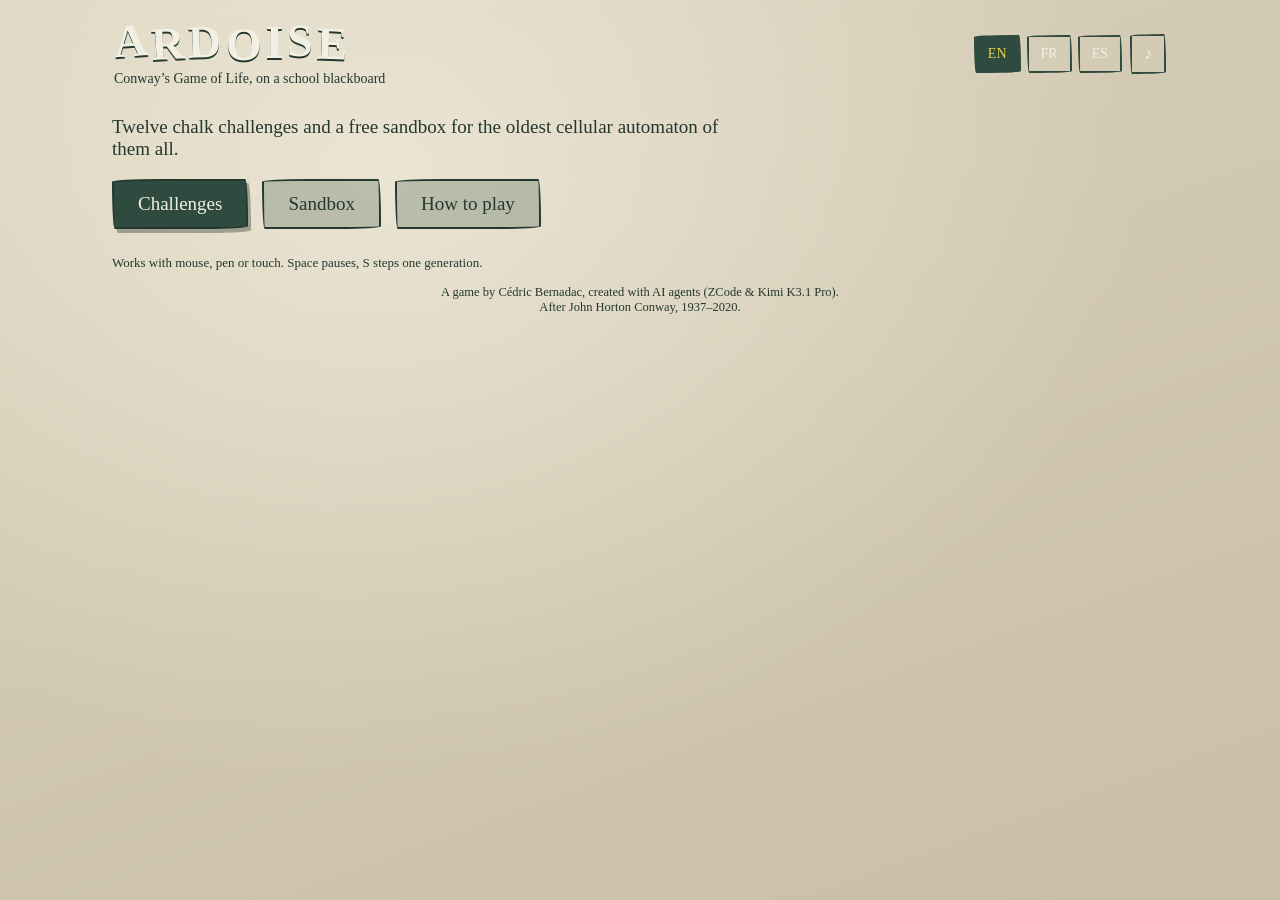
==== index.src.html @ 326eeac8 "Ardoise: moteur Life, interface craie trilingue, manifeste LOB7" ====
<!DOCTYPE html>
<html lang="en">
<head>
  <meta charset="utf-8">
  <meta name="viewport" content="width=device-width, initial-scale=1, viewport-fit=cover">
  <title>Ardoise</title>
  <meta name="description" content="Ardoise — Conway's Game of Life on a school blackboard: twelve chalk challenges and a free pattern sandbox, in English, French and Spanish.">
  <link rel="stylesheet" href="assets/style.css">
</head>
<body>
  <div id="app">
    <header id="top">
      <div class="brand">
        <h1 id="title">ARDOISE</h1>
        <p id="tagline"></p>
      </div>
      <div class="topctl">
        <div id="langs" class="langs" role="group" aria-label="Language"></div>
        <button id="btn-sound" class="ghost" aria-label="Sound"></button>
      </div>
    </header>

    <main>
      <!-- Accueil -->
      <section id="home" class="screen">
        <p class="subtitle" data-i18n="subtitle"></p>
        <div class="homebtns">
          <button id="btn-play" class="primary big"></button>
          <button id="btn-sandbox" class="big"></button>
          <button id="btn-howto" class="big"></button>
        </div>
        <div id="levelgrid" class="levelgrid"></div>
        <p class="keys" data-i18n="touchHint"></p>
      </section>

      <!-- Jeu (défi ou atelier) -->
      <section id="game" class="screen hidden">
        <div class="hud">
          <button id="btn-menu" class="small"></button>
          <div class="hud-mid">
            <span id="chip-level" class="chip"></span>
            <span id="chip-type" class="chip"></span>
            <span id="chip-gen" class="chip"></span>
            <span id="chip-bell" class="chip bell"></span>
            <span id="chip-pop" class="chip"></span>
            <span id="chip-budget" class="chip"></span>
            <span id="chip-status" class="chip"></span>
          </div>
          <span style="flex:1"></span>
          <canvas id="spark" class="sparkline" width="140" height="34" aria-hidden="true"></canvas>
        </div>

        <div id="board-frame">
          <div id="board-wrap">
            <canvas id="board" aria-label="Ardoise"></canvas>
          </div>
        </div>

        <div class="goalbar">
          <span class="chip tp" id="goal-label"></span>
          <span id="goal-text"></span>
        </div>
        <div class="goalbar" id="goal-stars" style="font-size:13px"></div>

        <div id="tray-challenge" class="tray">
          <button id="btn-draw" class="btn-chalk small"></button>
          <button id="btn-erase" class="btn-sponge small"></button>
          <span class="sep"></span>
          <button id="btn-run" class="small"></button>
          <button id="btn-step" class="small"></button>
          <button id="btn-restart" class="small"></button>
          <span class="spacer"></span>
          <button id="btn-hint" class="small"></button>
        </div>

        <div id="tray-sandbox" class="tray hidden">
          <button id="sb-draw" class="btn-chalk small"></button>
          <button id="sb-erase" class="btn-sponge small"></button>
          <span class="sep"></span>
          <button id="sb-run" class="small"></button>
          <button id="sb-step" class="small"></button>
          <span class="sep"></span>
          <label for="sb-speed"></label>
          <input id="sb-speed" type="range" min="1" max="60" value="12" step="1" style="width:110px">
          <span id="sb-speed-val" class="chip" style="font-size:12px"></span>
          <button id="sb-wrap" class="small"></button>
          <button id="sb-random" class="small"></button>
          <button id="sb-clear" class="small"></button>
        </div>
        <div id="patternbar" class="patterns hidden"></div>
        <p class="keys" id="sb-hint" style="display:none"></p>
      </section>
    </main>

    <footer>
      <span data-i18n="credit"></span><br>
      <span data-i18n="homage"></span>
    </footer>
  </div>

  <div id="toast" role="status"></div>

  <div id="overlay" class="hidden" role="dialog" aria-modal="true">
    <div id="overlay-card"></div>
  </div>

  <script src="assets/engine.js"></script>
  <script src="assets/levels.js"></script>
  <script src="assets/i18n.js"></script>
  <script src="assets/audio.js"></script>
  <script src="assets/ui.js"></script>
</body>
</html>
---- assets/style.css ----
/* ARDOISE — tableau d'école : ardoise verte, craie blanche/jaune, bois.
   Palette centralisée (audit artDirection). */
:root {
  --ardoise: #2f4a3f;        /* fond tableau */
  --ardoise-clair: #3a5a4c;  /* reliefs */
  --ardoise-fonce: #24382f;  /* creux */
  --craie: #f2f0e4;          /* craie blanche */
  --craie-jaune: #e8d44d;    /* craie jaune (accent unique) */
  --craie-doux: rgba(242, 240, 228, 0.72);
  --traie: rgba(242, 240, 228, 0.16);
  --mur: #d9d0ba;            /* mur de classe */
  --mur-fonce: #c9bfa6;
  --bois: #8a6b4a;           /* cadre + bac à craie */
  --bois-fonce: #6d5338;
  --ombre: rgba(30, 40, 34, 0.35);
  --main: "Segoe Print", "Bradley Hand", "Comic Sans MS", cursive;
  --mono: ui-monospace, "Cascadia Mono", Consolas, monospace;
}

* { box-sizing: border-box; }
html, body { margin: 0; padding: 0; }
body {
  font-family: var(--main);
  color: var(--craie);
  background:
    radial-gradient(ellipse at 30% 20%, rgba(255, 252, 240, 0.5), rgba(255, 252, 240, 0) 60%),
    linear-gradient(160deg, var(--mur) 0%, var(--mur-fonce) 100%);
  min-height: 100vh;
  -webkit-user-select: none; user-select: none;
  touch-action: manipulation;
}

#app { max-width: 1080px; margin: 0 auto; padding: 10px 12px 18px; }

/* ---------- entête ---------- */
header#top {
  display: flex; align-items: baseline; justify-content: space-between;
  gap: 10px; flex-wrap: wrap; padding: 6px 2px 10px;
}
.brand h1 {
  margin: 0; font-size: clamp(30px, 6vw, 46px); letter-spacing: 4px;
  color: var(--craie);
  text-shadow: 0 2px 0 var(--ardoise-fonce), 0 0 14px rgba(242, 240, 228, 0.25);
}
.brand h1 .lt { display: inline-block; }
.brand p { margin: 2px 0 0; color: var(--ardoise-fonce); font-size: 14px; }
.topctl { display: flex; gap: 8px; align-items: center; }

/* ---------- boutons craie ---------- */
button {
  font-family: var(--main); font-size: 16px; color: var(--craie);
  background: rgba(47, 74, 63, 0.25);
  border: 2.5px solid var(--ardoise);
  border-radius: 255px 15px 225px 15px / 15px 225px 15px 255px;
  padding: 8px 16px; cursor: pointer; min-height: 44px;
  transition: transform 0.08s ease, background 0.15s ease, color 0.15s ease;
}
button:hover { background: rgba(47, 74, 63, 0.45); }
button:active { transform: translateY(2px) scale(0.98); }
button.primary {
  background: var(--ardoise); color: var(--craie);
  box-shadow: 3px 4px 0 var(--ombre);
  font-size: 19px; padding: 12px 26px;
}
button.big { font-size: 19px; padding: 12px 24px; }
button.ghost { border-color: var(--ardoise); background: transparent; min-height: 40px; padding: 6px 12px; }
button.small { font-size: 14px; min-height: 38px; padding: 6px 12px; }
button:disabled { opacity: 0.4; cursor: default; }
button.on { background: var(--ardoise); color: var(--craie-jaune); }
button:focus-visible { outline: 3px dashed var(--ardoise); outline-offset: 2px; }

/* langues */
.langs { display: flex; gap: 6px; }

/* ---------- écrans ---------- */
.screen.hidden, .hidden { display: none !important; }
.subtitle { color: var(--ardoise-fonce); font-size: clamp(15px, 2.6vw, 19px); max-width: 640px; }
#home .homebtns { display: flex; gap: 14px; flex-wrap: wrap; margin: 18px 0 8px; }
#home .homebtns button { color: var(--ardoise-fonce); border-color: var(--ardoise-fonce); }
#home .homebtns button.primary { color: var(--craie); }
.keys { color: var(--ardoise-fonce); font-size: 13px; margin: 10px 0 0; }

/* grille de niveaux */
.levelgrid { display: grid; grid-template-columns: repeat(auto-fill, minmax(150px, 1fr)); gap: 12px; margin-top: 16px; }
.lvl {
  border: 2.5px solid var(--ardoise); border-radius: 18px 6px 16px 8px / 8px 16px 6px 18px;
  background: rgba(47, 74, 63, 0.92); color: var(--craie);
  padding: 10px 12px; cursor: pointer; text-align: left; min-height: 86px;
  display: flex; flex-direction: column; gap: 4px; justify-content: space-between;
  font-size: 15px;
}
.lvl:hover { background: var(--ardoise); }
.lvl .nm { font-size: 16px; }
.lvl .tp { color: var(--craie-doux); font-size: 12.5px; font-family: var(--mono); }
.lvl .st { color: var(--craie-jaune); letter-spacing: 2px; font-size: 15px; }
.lvl.locked { opacity: 0.45; cursor: default; }
.lvl.locked:hover { background: rgba(47, 74, 63, 0.92); }
.lvl .lk { font-size: 12.5px; color: var(--craie-doux); }

/* ---------- plateau ---------- */
#board-frame {
  background: linear-gradient(180deg, var(--bois) 0%, var(--bois-fonce) 100%);
  border-radius: 14px; padding: 12px;
  box-shadow: 0 14px 34px var(--ombre), inset 0 2px 3px rgba(255, 255, 255, 0.25);
  margin: 8px 0 4px;
}
#board-wrap { position: relative; border-radius: 6px; overflow: hidden; }
#board { display: block; width: 100%; height: auto; touch-action: none; cursor: crosshair; }
#zone-flash { position: absolute; inset: 0; pointer-events: none; }

/* HUD */
.hud { display: flex; gap: 8px; flex-wrap: wrap; align-items: center; justify-content: space-between; margin-top: 10px; }
.hud-mid { display: flex; gap: 10px; flex-wrap: wrap; align-items: center; }
.chip {
  font-family: var(--mono); font-size: 13.5px; color: var(--ardoise-fonce);
  border: 2px solid var(--ardoise-fonce); border-radius: 12px 4px 10px 5px / 5px 10px 4px 12px;
  padding: 4px 10px; background: rgba(255, 252, 240, 0.35);
}
.chip b { color: var(--ardoise-fonce); }
.chip.bell { color: #7a5a10; border-color: #a8871e; background: rgba(232, 212, 77, 0.35); }
.goalbar { margin: 8px 0 0; font-size: 15.5px; color: var(--ardoise-fonce); display: flex; gap: 10px; flex-wrap: wrap; align-items: baseline; }
.goalbar .tp { font-size: 13px; padding: 3px 10px; }
.sparkline { image-rendering: pixelated; vertical-align: middle; }

/* bac à craie (contrôles) */
.tray {
  display: flex; gap: 8px; flex-wrap: wrap; align-items: center;
  background: linear-gradient(180deg, #9a7a55 0%, var(--bois) 100%);
  border-radius: 10px; padding: 9px 12px; margin-top: 10px;
  box-shadow: inset 0 3px 6px rgba(0, 0, 0, 0.28), 0 4px 10px var(--ombre);
}
.tray button { border-color: var(--bois-fonce); color: #2e2318; background: rgba(242, 240, 228, 0.85); }
.tray button:hover { background: var(--craie); }
.tray button.on { background: #2e2318; color: var(--craie); }
.tray .sep { width: 2px; align-self: stretch; background: rgba(46, 35, 24, 0.35); border-radius: 2px; }
.tray .spacer { flex: 1; }
.tray label { font-family: var(--mono); font-size: 12.5px; color: #efe9d8; }

/* boutons Craie / Éponge en forme */
.btn-chalk { position: relative; padding-left: 40px !important; }
.btn-chalk::before {
  content: ""; position: absolute; left: 10px; top: 50%; transform: translateY(-50%) rotate(-4deg);
  width: 20px; height: 9px; border-radius: 3px; background: linear-gradient(180deg, #fdfcf6, #d8d4c4);
  box-shadow: 0 1px 0 rgba(0, 0, 0, 0.25);
}
.btn-sponge { position: relative; padding-left: 40px !important; }
.btn-sponge::before {
  content: ""; position: absolute; left: 10px; top: 50%; transform: translateY(-50%) rotate(3deg);
  width: 20px; height: 12px; border-radius: 4px;
  background:
    radial-gradient(circle at 30% 40%, rgba(120, 90, 30, 0.5) 1px, transparent 2px),
    radial-gradient(circle at 65% 60%, rgba(120, 90, 30, 0.5) 1px, transparent 2px),
    linear-gradient(180deg, #e9d27a, #c9a83f);
  box-shadow: 0 1px 0 rgba(0, 0, 0, 0.25);
}

/* motifs (atelier) */
.patterns { display: flex; gap: 6px; flex-wrap: wrap; margin-top: 10px; }
.pat {
  font-family: var(--mono); font-size: 12.5px; min-height: 36px; padding: 4px 10px;
  border-width: 2px;
}
.pat.on { background: #2e2318; color: var(--craie-jaune); }

/* ---------- superpositions ---------- */
#toast {
  position: fixed; left: 50%; bottom: 26px; transform: translateX(-50%) translateY(20px);
  background: var(--ardoise); color: var(--craie); font-size: 15.5px;
  border: 2px solid var(--craie-doux); border-radius: 14px 6px 12px 7px / 7px 12px 6px 14px;
  padding: 10px 18px; opacity: 0; pointer-events: none; transition: opacity 0.25s, transform 0.25s;
  z-index: 50; max-width: min(90vw, 480px); text-align: center;
}
#toast.show { opacity: 1; transform: translateX(-50%) translateY(0); }

#overlay {
  position: fixed; inset: 0; background: rgba(24, 36, 30, 0.72);
  display: flex; align-items: center; justify-content: center; z-index: 40; padding: 16px;
}
#overlay-card {
  background: linear-gradient(170deg, var(--ardoise-clair) 0%, var(--ardoise) 55%, var(--ardoise-fonce) 100%);
  border: 3px solid var(--craie-doux); border-radius: 22px 8px 18px 10px / 10px 18px 8px 22px;
  box-shadow: 0 20px 60px rgba(0, 0, 0, 0.5);
  color: var(--craie); padding: 22px 26px; max-width: 560px; width: 100%;
  max-height: 88vh; overflow: auto;
}
#overlay-card h2 { margin: 0 0 8px; font-size: 26px; letter-spacing: 1px; }
#overlay-card h2.chalk { color: var(--craie); }
#overlay-card p { line-height: 1.45; font-size: 15.5px; }
#overlay-card .stars { font-size: 42px; letter-spacing: 8px; color: var(--craie-jaune); margin: 8px 0; text-shadow: 0 0 18px rgba(232, 212, 77, 0.45); }
#overlay-card .stars .off { color: rgba(242, 240, 228, 0.22); text-shadow: none; }
#overlay-card .row { display: flex; gap: 10px; flex-wrap: wrap; margin-top: 16px; }
#overlay-card .row button { border-color: var(--craie-doux); background: transparent; color: var(--craie); }
#overlay-card .row button.primary { background: var(--craie); color: var(--ardoise-fonce); box-shadow: none; }
#overlay-card ul { padding-left: 20px; line-height: 1.5; font-size: 15px; }
#overlay-card .mono { font-family: var(--mono); font-size: 13px; color: var(--craie-doux); }
#overlay-card .demo { display: block; margin: 10px auto; border: 2px solid var(--traie); border-radius: 8px; background: var(--ardoise-fonce); }

/* victoire : étoiles animées */
@keyframes popstar { 0% { transform: scale(0.2) rotate(-25deg); opacity: 0; } 70% { transform: scale(1.25) rotate(6deg); } 100% { transform: scale(1) rotate(0); opacity: 1; } }
#overlay-card .stars span { display: inline-block; animation: popstar 0.5s ease both; }
#overlay-card .stars span:nth-child(2) { animation-delay: 0.16s; }
#overlay-card .stars span:nth-child(3) { animation-delay: 0.32s; }

footer { margin-top: 14px; color: var(--ardoise-fonce); font-size: 12.5px; text-align: center; }

/* petits écrans */
@media (max-width: 640px) {
  #app { padding: 8px 8px 14px; }
  .brand h1 { letter-spacing: 2px; }
  .tray { padding: 7px 8px; gap: 6px; }
  .tray button { font-size: 14px; padding: 6px 10px; }
  #overlay-card { padding: 16px; }
  .levelgrid { grid-template-columns: repeat(auto-fill, minmax(128px, 1fr)); }
}
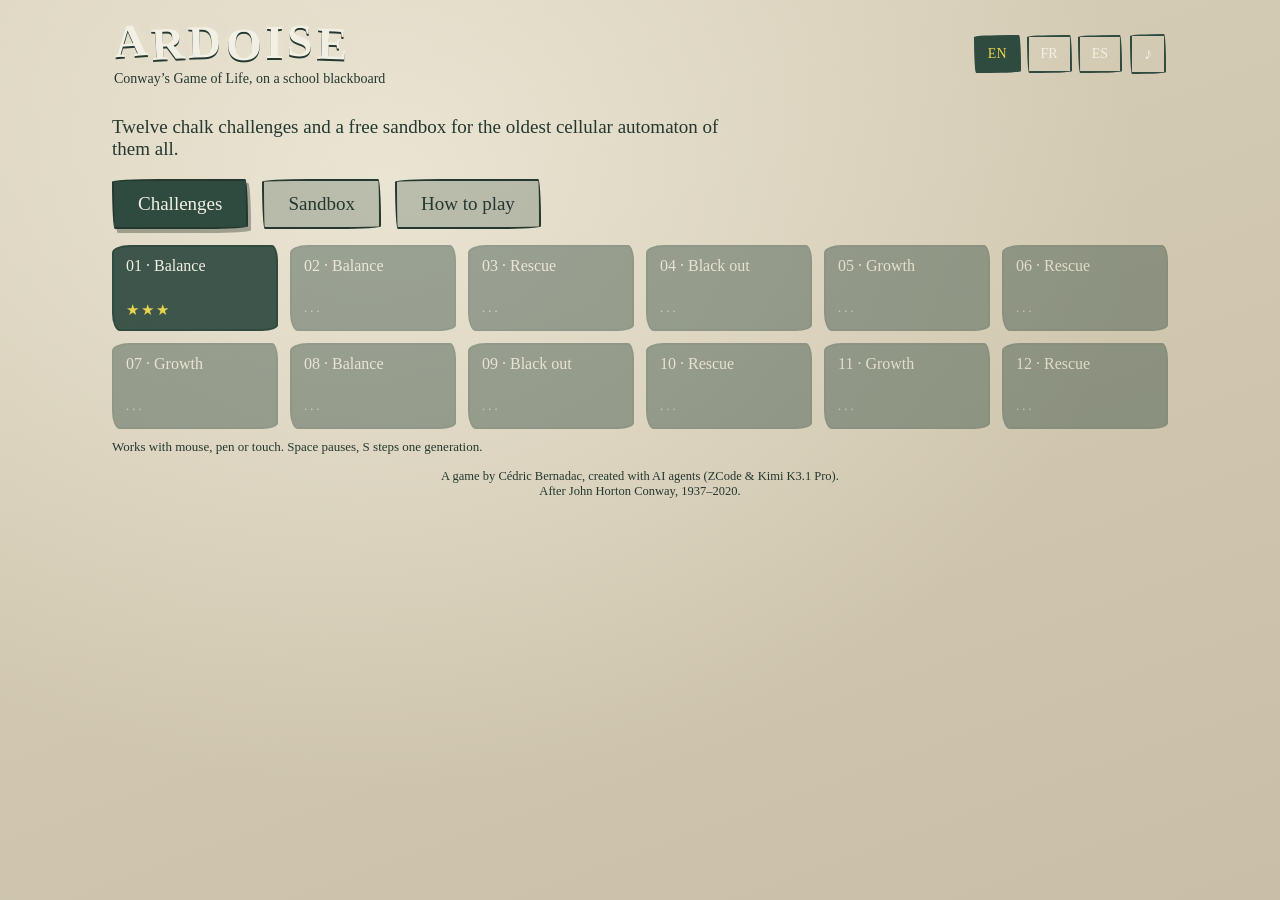
==== commit e0657707: "12 défis prouvés (beam search + growth), atelier exploratoire 288x184 zoom/pan, revue ES/FR Kimi, bu" ====
--- a/index.src.html
+++ b/index.src.html
@@ -76,6 +76,7 @@
         <div id="tray-sandbox" class="tray hidden">
           <button id="sb-draw" class="btn-chalk small"></button>
           <button id="sb-erase" class="btn-sponge small"></button>
+          <button id="sb-pan" class="small"></button>
           <span class="sep"></span>
           <button id="sb-run" class="small"></button>
           <button id="sb-step" class="small"></button>
@@ -83,6 +84,7 @@
           <label for="sb-speed"></label>
           <input id="sb-speed" type="range" min="1" max="60" value="12" step="1" style="width:110px">
           <span id="sb-speed-val" class="chip" style="font-size:12px"></span>
+          <button id="sb-center" class="small"></button>
           <button id="sb-wrap" class="small"></button>
           <button id="sb-random" class="small"></button>
           <button id="sb-clear" class="small"></button>
